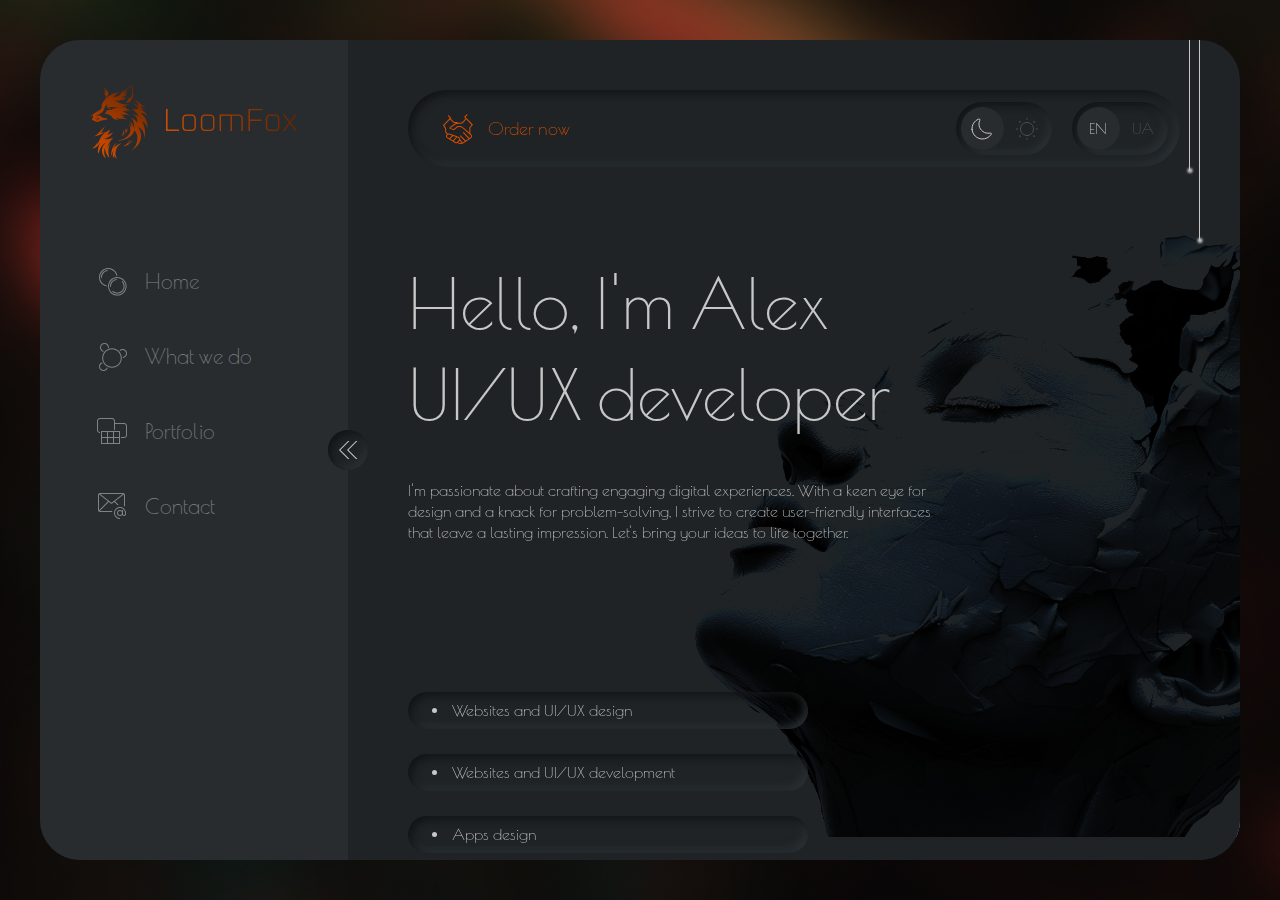
==== index.html @ 11e3a090 "added test deploy `:wq" ====
<!DOCTYPE html>
<html lang="en">

<head>
    <meta charset="UTF-8">
    <meta name="viewport" content="width=device-width, initial-scale=1.0">
<title>LoomFox | Home page</title>
<link rel="preconnect" href="https://fonts.googleapis.com">
<link rel="preconnect" href="https://fonts.gstatic.com" crossorigin>
<link href="https://fonts.googleapis.com/css2?family=Poiret+One&display=swap" rel="stylesheet">
<link rel="stylesheet" href="css/style.min.css">
</head>

<body class="body index">
    
    <div class="wrapper">
        
        
<nav class="menu">

        <a href="" class="logo menu__logo">
            <img src="images/logo.svg" alt="LoomFox logo" class="logo__img" width="208" height="74">
        </a>
        <ul class="menu__list">
            <li class="menu__item">
                <a href="/index" class="menu__link">
                    <svg class="icon" width="35" height="35">
                        <use href="images/sprite.svg#icon-home"></use>
                    </svg>
                    Home
                </a>
            </li>
            <li class="menu__item">
                <a href="/about" class="menu__link">
                    <svg class="icon" width="35" height="35">
                        <use href="images/sprite.svg#icon-about"></use>
                    </svg>
                    What we do
                </a>
            </li>
            <li class="menu__item">
                <a href="/portfolio" class="menu__link">
                    <svg class="icon" width="35" height="35">
                        <use href="images/sprite.svg#icon-portfolio"></use>
                    </svg>
                    Portfolio
                </a>
            </li>
            <!-- <li class="menu__item">
                <a href="/current-projects" class="menu__link">
                    <svg class="icon" width="35" height="35">
                        <use href="images/sprite.svg#icon-curPrjs"></use>
                    </svg>
                    Current projects
                </a>
            </li> -->
            <li class="menu__item">
                <a href="/contacts" class="menu__link">
                    <svg class="icon" width="35" height="35">
                        <use href="images/sprite.svg#icon-contact"></use>
                    </svg>
                    Contact
                </a>
            </li>
    
        </ul>



    <button class="menu__hideBtn" type="button">
        <svg class="icon" width="19" height="18">
            <use href="images/sprite.svg#icon-chevron"></use>
        </svg>
    </button>
</nav>

        <main class="main">
            
            <header class="header">
    <button class="cta header__cta" type="button">
        <svg class="icon" width="30" height="30">
            <use href="images/sprite.svg#icon-cta"></use>
        </svg>
        Order now
    </button>

    <div class="header__nav">
        <button class="swither" type="button" id="mode">
            <span class="swither__item active">
                <svg class="icon active" width="24" height="24">
                    <use href="images/sprite.svg#icon-moon"></use>
                </svg>
            </span>
            <span class="swither__item">
                <svg class="icon" width="24" height="24">
                    <use href="images/sprite.svg#icon-sun"></use>
                </svg>
            </span>
    
        </button>
    
        <a href="" class="swither" data-no-swup>
            <span class="swither__item active">en</span>
            <span class="swither__item">ua</span>
        </a>
    </div>

</header>

            
            <div id="swup" class="transition-fade">
                <section class="hero section">
                    <div class="container hero__container">
                        <h1 class="title">
                            Hello, I'm Alex <br>
                            UI/UX developer
                        </h1>
                        <p class="hero__text">
                            I'm passionate about crafting engaging digital experiences. With a keen eye for design and a knack for problem-solving, I strive to create user-friendly interfaces that leave a lasting impression. Let's bring your ideas to life together.
                        </p>
                        <ul class="hero__list">
                            <li class="hero__item">
                                Websites and UI/UX design
                            </li>
                            <li class="hero__item">
                                Websites and UI/UX development
                            </li>
                            <li class="hero__item">
                                Apps design
                            </li>
                        </ul>
                    </div>
                    <div class="stick section__stick"></div>
                    <div class="stick stick--130 section__stick"></div>
                </section>
                
            </div>
        </main>

    </div>

    <script src="js/main.min.js"></script>

    
</body>

</html>
---- css/style.min.css ----
html,body,div,span,applet,object,iframe,h1,h2,h3,h4,h5,h6,p,blockquote,pre,a,abbr,acronym,address,big,cite,code,del,dfn,em,img,ins,kbd,q,s,samp,small,strike,strong,sub,sup,tt,var,b,u,i,center,dl,dt,dd,ol,ul,li,fieldset,form,label,legend,table,caption,tbody,tfoot,thead,tr,th,td,article,aside,canvas,details,embed,figure,figcaption,footer,header,hgroup,menu,nav,output,ruby,section,summary,time,mark,audio,video{margin:0;padding:0;border:0;font-size:100%;font:inherit;vertical-align:baseline}article,aside,details,figcaption,figure,footer,header,hgroup,menu,nav,section{display:block}html{-webkit-box-sizing:border-box;box-sizing:border-box;height:100%}*,*::before,*::after{-webkit-box-sizing:inherit;box-sizing:inherit}body{line-height:1}ol,ul{list-style:none;margin:0;padding:0}blockquote,q{quotes:none}blockquote:before,blockquote:after,q:before,q:after{content:"";content:none}table{border-collapse:collapse;border-spacing:0}a{display:inline-block;text-decoration:none;outline:rgba(0,0,0,0);color:inherit}img{display:block;max-width:100%}input,button,textarea,select{font-family:inherit;border:none}button{padding:0;border:none;background-color:rgba(0,0,0,0);outline:rgba(0,0,0,0);cursor:pointer;font:inherit;color:inherit}:root{--a: #D64D00;--l: #C7C7C7;--l-700: #7e8486;--d-300: #46555A;--d-500: #282C2F;--d-700: #1F2326}.cta:hover,.cta:focus{-webkit-box-shadow:2px 2px 8px 0 #101213,-2px -2px 8px 0 #2f3539;box-shadow:2px 2px 8px 0 #101213,-2px -2px 8px 0 #2f3539}.hero__item,.cta:active,.menu__hideBtn,.swither,.header{-webkit-box-shadow:inset 3px 3px 8px 0 #101213,inset -3px -3px 8px 0 #2f3539;box-shadow:inset 3px 3px 8px 0 #101213,inset -3px -3px 8px 0 #2f3539}.transition-fade{height:100%}html.is-changing .transition-fade{-webkit-transition:opacity .25s;transition:opacity .25s;opacity:1}html.is-animating .transition-fade{opacity:0}body{height:100vh;font-family:"Poiret One",sans-serif;font-weight:400;font-style:normal;font-size:16px;line-height:1.3;color:var(--l);background-color:var(--d-700);background-repeat:no-repeat;background-size:cover;background-position:center;background-image:url("../images/body.jpg");padding:40px}.icon{fill:currentColor}.wrapper{display:-webkit-box;display:-ms-flexbox;display:flex;background-color:var(--d-700);width:100%;height:100%;border-radius:40px;overflow:hidden;position:relative;z-index:50}.header{position:absolute;width:calc(100% - 120px);top:50px;left:50%;-webkit-transform:translateX(-50%);-ms-transform:translateX(-50%);transform:translateX(-50%);z-index:50;padding:12px 12px 12px 15px;display:-webkit-box;display:-ms-flexbox;display:flex;-webkit-box-align:center;-ms-flex-align:center;align-items:center;border-radius:40px}.header__cta{margin-right:auto}.header__nav{display:-webkit-box;display:-ms-flexbox;display:flex;-webkit-box-align:center;-ms-flex-align:center;align-items:center;gap:20px}.swither{display:-webkit-box;display:-ms-flexbox;display:flex;-webkit-box-pack:center;-ms-flex-pack:center;justify-content:center;-webkit-box-align:center;-ms-flex-align:center;align-items:center;width:96px;height:53px;border-radius:40px;z-index:1;position:relative;line-height:.1;text-transform:uppercase;color:var(--d-300)}.swither:before{content:"";position:absolute;width:43px;height:43px;border-radius:50%;background-color:var(--d-500);z-index:-1;left:5px;-webkit-transition:left .5s cubic-bezier(1, 0.4, 0.29, 1.02);transition:left .5s cubic-bezier(1, 0.4, 0.29, 1.02)}.swither.active:before{left:48px}.swither__item{width:45px;height:48px;display:-webkit-box;display:-ms-flexbox;display:flex;-webkit-box-pack:center;-ms-flex-pack:center;justify-content:center;-webkit-box-align:center;-ms-flex-align:center;align-items:center;-webkit-transition:color .8s;transition:color .8s}.swither__item.active{color:var(--l)}.swither .icon{stroke:currentColor;fill:rgba(0,0,0,0)}.menu{position:fixed;height:calc(100% - 80px);z-index:10;padding:45px 50px;border-top-left-radius:40px;border-bottom-left-radius:40px;background-color:var(--d-500);pointer-events:all;-webkit-transition:background-color .5s,-webkit-transform .5s;transition:background-color .5s,-webkit-transform .5s;transition:transform .5s,background-color .5s;transition:transform .5s,background-color .5s,-webkit-transform .5s}.menu.hide{-webkit-transform:translateX(-105%);-ms-transform:translateX(-105%);transform:translateX(-105%);background-color:rgba(0,0,0,0)}.menu__logo{margin-bottom:100px}.menu__list{display:-webkit-box;display:-ms-flexbox;display:flex;-webkit-box-orient:vertical;-webkit-box-direction:normal;-ms-flex-direction:column;flex-direction:column;gap:40px}.menu__link{display:-webkit-box;display:-ms-flexbox;display:flex;-webkit-box-align:center;-ms-flex-align:center;align-items:center;gap:15px;font-size:21px;padding:0 0 0 5px;position:relative;-webkit-transition:color .4s;transition:color .4s;color:var(--l-700)}.menu__link:before{content:"";position:absolute;left:-48px;top:0;width:2px;height:100%}.menu__link.current{color:var(--l)}.menu__link.current:before{background-color:var(--a)}.menu__link:hover,.menu__link:focus{color:var(--a);color:var(--l)}.menu__link:active{color:var(--d-300)}.menu__hideBtn{border-radius:50%;width:40px;height:40px;display:-webkit-box;display:-ms-flexbox;display:flex;-webkit-box-pack:center;-ms-flex-pack:center;justify-content:center;-webkit-box-align:center;-ms-flex-align:center;align-items:center;position:absolute;top:50%;right:-20px;-webkit-transform:translateY(-50%);-ms-transform:translateY(-50%);transform:translateY(-50%);background-color:var(--d-700);z-index:5;-webkit-transition:color .3s,right 1.5s cubic-bezier(0.77, -0.44, 0.26, 1.46);transition:color .3s,right 1.5s cubic-bezier(0.77, -0.44, 0.26, 1.46)}.menu__hideBtn .icon{-webkit-transition:-webkit-transform .7s;transition:-webkit-transform .7s;transition:transform .7s;transition:transform .7s, -webkit-transform .7s}.menu__hideBtn:hover,.menu__hideBtn:focus{color:var(--a)}.menu__hideBtn.hide{right:-40px}.menu__hideBtn.hide .icon{-webkit-transform:rotate(180deg);-ms-transform:rotate(180deg);transform:rotate(180deg)}.main{-webkit-box-flex:1;-ms-flex-positive:1;flex-grow:1;position:relative;margin-left:308px;-webkit-transition:margin-left .5s;transition:margin-left .5s}.main.full{margin-left:0}.smoothBooter{height:100%}.container{padding:50px 60px;z-index:1;position:relative;top:0;height:100%}.cta{padding:7px 20px;display:-webkit-box;display:-ms-flexbox;display:flex;-webkit-box-align:center;-ms-flex-align:center;align-items:center;max-width:-webkit-fit-content;max-width:-moz-fit-content;max-width:fit-content;gap:15px;font-size:18px;color:var(--a);border-radius:40px;-webkit-transition:-webkit-box-shadow .3s;transition:-webkit-box-shadow .3s;transition:box-shadow .3s;transition:box-shadow .3s, -webkit-box-shadow .3s}.cta .icon{fill:currentColor}.section{height:100%;padding-top:118px;position:relative}.section__stick{right:40px}.section__stick.stick--130{right:50px}.title{font-size:70px;margin-bottom:40px}.stick{width:1px;height:200px;background-color:var(--l);position:absolute;top:0;z-index:50}.stick:after{content:"";position:absolute;width:5px;height:5px;background-color:var(--l);border-radius:50%;-webkit-filter:blur(1px);filter:blur(1px);z-index:10;bottom:-3px;left:50%;-webkit-transform:translateX(-50%);-ms-transform:translateX(-50%);transform:translateX(-50%)}.stick--130{height:130px}.text p:not(:last-child){margin-bottom:25px}.list{padding-left:25px}.list:not(:last-child){margin-bottom:25px}.item{display:-webkit-box;display:-ms-flexbox;display:flex;-webkit-box-align:center;-ms-flex-align:center;align-items:center;gap:15px;line-height:1}.item:not(:last-child){margin-bottom:10px}.item:before{content:"";display:block;width:5px;height:5px;background-color:var(--l);border-radius:50%}.scrollBox{height:100%;scrollbar-width:thin;scrollbar-color:var(--l-700) var(--d-500);scrollbar-track-color:var(--d-500);overflow-y:scroll;padding-right:15px}.hero{position:relative}.hero:before{content:"";width:100%;height:80%;position:absolute;right:0;bottom:0;background-color:var(--d-700)}.hero:after{content:"";width:100%;height:80%;position:absolute;right:0;bottom:0;background-repeat:no-repeat;background-size:contain;background-position:right center;background-image:url("../images/hero.jpg");mix-blend-mode:darken}.hero__container{padding-top:100px}.hero__text{max-width:540px;margin-bottom:150px}.hero__list{display:-webkit-box;display:-ms-flexbox;display:flex;-webkit-box-orient:vertical;-webkit-box-direction:normal;-ms-flex-direction:column;flex-direction:column;gap:25px;max-width:400px}.hero__item{padding:8px 15px 8px 24px;border-radius:40px;display:-webkit-box;display:-ms-flexbox;display:flex;-webkit-box-align:center;-ms-flex-align:center;align-items:center;gap:15px}.hero__item:before{content:"";display:block;width:5px;height:5px;background-color:var(--l);border-radius:50%}.about{position:relative}.about:before{content:"";width:100%;height:100%;position:absolute;right:0;bottom:0;background-color:var(--d-700)}.about:after{content:"";width:100%;height:100%;position:absolute;right:0;bottom:0;background-repeat:no-repeat;background-size:contain;background-position:right center;background-image:url("../images/about.jpg");mix-blend-mode:darken}.about__container{padding-top:100px}.about__text{max-width:500px}.portfolio__list{display:-webkit-box;display:-ms-flexbox;display:flex;-ms-flex-wrap:wrap;flex-wrap:wrap;-webkit-box-pack:space-evenly;-ms-flex-pack:space-evenly;justify-content:space-evenly;gap:40px;padding-bottom:150px}.portfolio__item{max-width:565px;width:100%;height:265px;padding:40px 50px;background:linear-gradient(171deg, rgb(11, 12, 9) 0%, rgb(25, 25, 28) 100%);border-radius:40px;position:relative;overflow:hidden;z-index:1;display:-webkit-box;display:-ms-flexbox;display:flex;-webkit-box-orient:vertical;-webkit-box-direction:normal;-ms-flex-direction:column;flex-direction:column}.portfolio__item--stick1 .stick{right:54px}.portfolio__item--stick1 .stick--130{right:46%}.portfolio__item--stick2 .stick{right:5px}.portfolio__item--stick2 .stick--130{right:52%}.portfolio__item--stick3 .stick{right:25%}.portfolio__item--stick3 .stick--130{right:46%}.portfolio__item--stick4 .stick{right:48%}.portfolio__item--stick4 .stick--130{right:50%}.portfolio__item-name{font-size:36px;margin-bottom:15px;mix-blend-mode:exclusion}.portfolio__item-text{max-width:260px;margin-bottom:20px}.portfolio__item-img{position:absolute;top:0;right:0;z-index:-1}.portfolio__item-link{display:-webkit-box;display:-ms-flexbox;display:flex;-webkit-box-pack:center;-ms-flex-pack:center;justify-content:center;-webkit-box-align:center;-ms-flex-align:center;align-items:center;margin:auto 0;width:72px;height:40px;border-radius:40px;-webkit-transition:color .3s,-webkit-box-shadow .3s;transition:color .3s,-webkit-box-shadow .3s;transition:color .3s,box-shadow .3s;transition:color .3s,box-shadow .3s,-webkit-box-shadow .3s}.portfolio__item-link:hover,.portfolio__item-link:focus{-webkit-box-shadow:1px 1px 8px 0 #000,-1px -1px 8px 0 #2f3539;box-shadow:1px 1px 8px 0 #000,-1px -1px 8px 0 #2f3539;color:var(--a)}.portfolio__item-link:active{-webkit-box-shadow:inset 1px 1px 8px 0 #000,inset -1px -1px 8px 0 #2f3539;box-shadow:inset 1px 1px 8px 0 #000,inset -1px -1px 8px 0 #2f3539}.work__inner{display:-webkit-box;display:-ms-flexbox;display:flex;gap:40px;-webkit-box-pack:justify;-ms-flex-pack:justify;justify-content:space-between;overflow:hidden;margin-bottom:40px}.work__content{max-width:750px}.work__text{margin-bottom:40px}.work__thumb{position:relative;width:550px;height:690px;-o-object-fit:cover;object-fit:cover;-webkit-transform:scale(1.1) skew(-25deg);-ms-transform:scale(1.1) skew(-25deg);transform:scale(1.1) skew(-25deg);overflow:hidden}.work__img{position:absolute;width:100%;height:100%;left:0;top:0;-webkit-transform:scale(0.909) skew(25deg);-ms-transform:scale(0.909) skew(25deg);transform:scale(0.909) skew(25deg);border-radius:40px}.work__ext-link{text-transform:uppercase;padding:12px 28px}
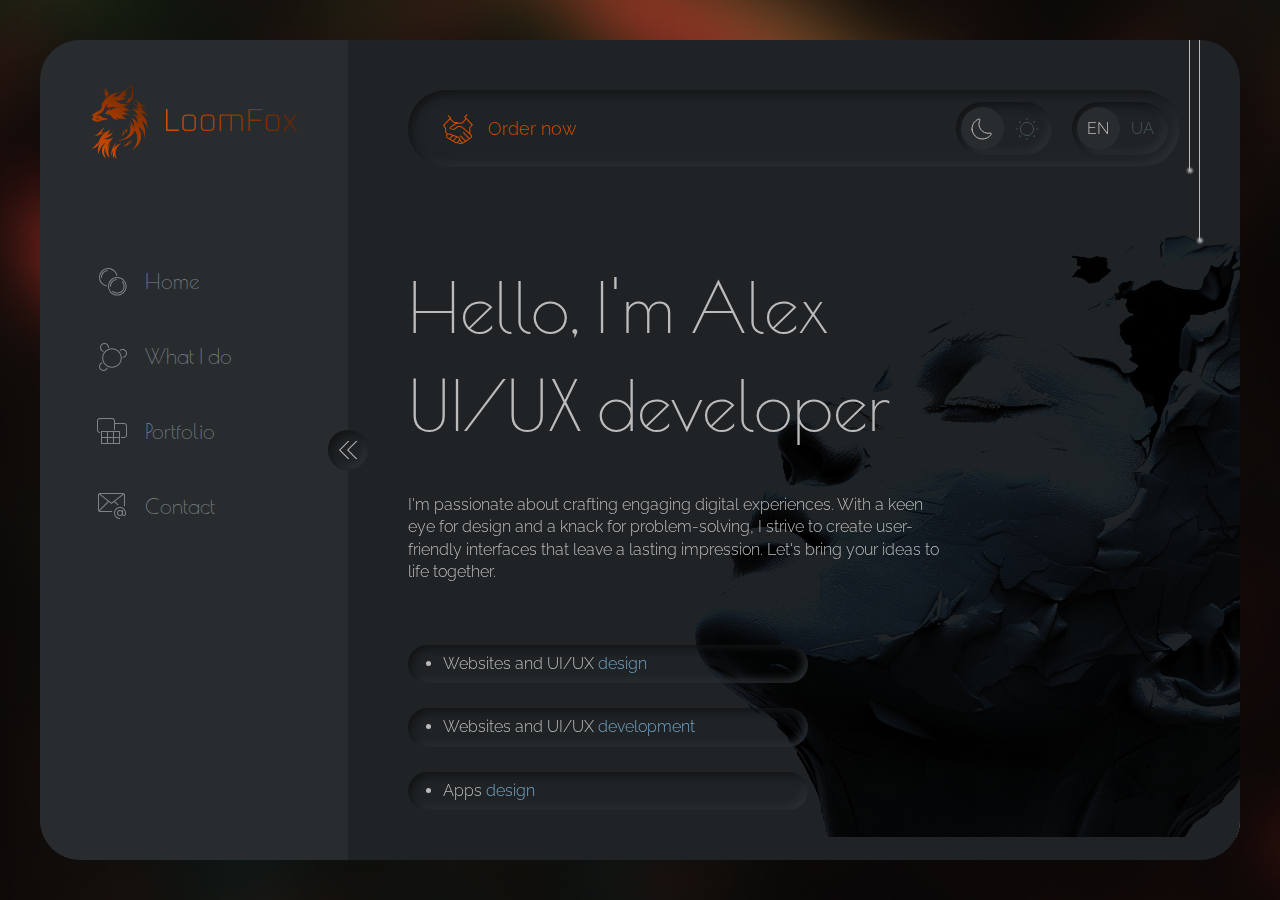
==== commit 1bfe8b1e: "added 2 works" ====
--- a/index.html
+++ b/index.html
@@ -8,7 +8,7 @@
 <title>LoomFox | Home page</title>
 <link rel="preconnect" href="https://fonts.googleapis.com">
 <link rel="preconnect" href="https://fonts.gstatic.com" crossorigin>
-<link href="https://fonts.googleapis.com/css2?family=Poiret+One&display=swap" rel="stylesheet">
+<link href="https://fonts.googleapis.com/css2?family=Poiret+One&family=Raleway:ital,wght@0,100..900;1,100..900&display=swap" rel="stylesheet">
 <link rel="stylesheet" href="css/style.min.css">
 </head>
 
@@ -36,7 +36,7 @@
                     <svg class="icon" width="35" height="35">
                         <use href="images/sprite.svg#icon-about"></use>
                     </svg>
-                    What we do
+                    What I do
                 </a>
             </li>
             <li class="menu__item">
@@ -121,13 +121,13 @@
                         </p>
                         <ul class="hero__list">
                             <li class="hero__item">
-                                Websites and UI/UX design
+                                Websites and UI/UX <span class="accent">design</span>
                             </li>
                             <li class="hero__item">
-                                Websites and UI/UX development
+                                Websites and UI/UX <span class="accent">development</span>
                             </li>
                             <li class="hero__item">
-                                Apps design
+                                Apps <span class="accent">design</span>
                             </li>
                         </ul>
                     </div>
--- a/css/style.min.css
+++ b/css/style.min.css
@@ -1 +1 @@
-html,body,div,span,applet,object,iframe,h1,h2,h3,h4,h5,h6,p,blockquote,pre,a,abbr,acronym,address,big,cite,code,del,dfn,em,img,ins,kbd,q,s,samp,small,strike,strong,sub,sup,tt,var,b,u,i,center,dl,dt,dd,ol,ul,li,fieldset,form,label,legend,table,caption,tbody,tfoot,thead,tr,th,td,article,aside,canvas,details,embed,figure,figcaption,footer,header,hgroup,menu,nav,output,ruby,section,summary,time,mark,audio,video{margin:0;padding:0;border:0;font-size:100%;font:inherit;vertical-align:baseline}article,aside,details,figcaption,figure,footer,header,hgroup,menu,nav,section{display:block}html{-webkit-box-sizing:border-box;box-sizing:border-box;height:100%}*,*::before,*::after{-webkit-box-sizing:inherit;box-sizing:inherit}body{line-height:1}ol,ul{list-style:none;margin:0;padding:0}blockquote,q{quotes:none}blockquote:before,blockquote:after,q:before,q:after{content:"";content:none}table{border-collapse:collapse;border-spacing:0}a{display:inline-block;text-decoration:none;outline:rgba(0,0,0,0);color:inherit}img{display:block;max-width:100%}input,button,textarea,select{font-family:inherit;border:none}button{padding:0;border:none;background-color:rgba(0,0,0,0);outline:rgba(0,0,0,0);cursor:pointer;font:inherit;color:inherit}:root{--a: #D64D00;--l: #C7C7C7;--l-700: #7e8486;--d-300: #46555A;--d-500: #282C2F;--d-700: #1F2326}.cta:hover,.cta:focus{-webkit-box-shadow:2px 2px 8px 0 #101213,-2px -2px 8px 0 #2f3539;box-shadow:2px 2px 8px 0 #101213,-2px -2px 8px 0 #2f3539}.hero__item,.cta:active,.menu__hideBtn,.swither,.header{-webkit-box-shadow:inset 3px 3px 8px 0 #101213,inset -3px -3px 8px 0 #2f3539;box-shadow:inset 3px 3px 8px 0 #101213,inset -3px -3px 8px 0 #2f3539}.transition-fade{height:100%}html.is-changing .transition-fade{-webkit-transition:opacity .25s;transition:opacity .25s;opacity:1}html.is-animating .transition-fade{opacity:0}body{height:100vh;font-family:"Poiret One",sans-serif;font-weight:400;font-style:normal;font-size:16px;line-height:1.3;color:var(--l);background-color:var(--d-700);background-repeat:no-repeat;background-size:cover;background-position:center;background-image:url("../images/body.jpg");padding:40px}.icon{fill:currentColor}.wrapper{display:-webkit-box;display:-ms-flexbox;display:flex;background-color:var(--d-700);width:100%;height:100%;border-radius:40px;overflow:hidden;position:relative;z-index:50}.header{position:absolute;width:calc(100% - 120px);top:50px;left:50%;-webkit-transform:translateX(-50%);-ms-transform:translateX(-50%);transform:translateX(-50%);z-index:50;padding:12px 12px 12px 15px;display:-webkit-box;display:-ms-flexbox;display:flex;-webkit-box-align:center;-ms-flex-align:center;align-items:center;border-radius:40px}.header__cta{margin-right:auto}.header__nav{display:-webkit-box;display:-ms-flexbox;display:flex;-webkit-box-align:center;-ms-flex-align:center;align-items:center;gap:20px}.swither{display:-webkit-box;display:-ms-flexbox;display:flex;-webkit-box-pack:center;-ms-flex-pack:center;justify-content:center;-webkit-box-align:center;-ms-flex-align:center;align-items:center;width:96px;height:53px;border-radius:40px;z-index:1;position:relative;line-height:.1;text-transform:uppercase;color:var(--d-300)}.swither:before{content:"";position:absolute;width:43px;height:43px;border-radius:50%;background-color:var(--d-500);z-index:-1;left:5px;-webkit-transition:left .5s cubic-bezier(1, 0.4, 0.29, 1.02);transition:left .5s cubic-bezier(1, 0.4, 0.29, 1.02)}.swither.active:before{left:48px}.swither__item{width:45px;height:48px;display:-webkit-box;display:-ms-flexbox;display:flex;-webkit-box-pack:center;-ms-flex-pack:center;justify-content:center;-webkit-box-align:center;-ms-flex-align:center;align-items:center;-webkit-transition:color .8s;transition:color .8s}.swither__item.active{color:var(--l)}.swither .icon{stroke:currentColor;fill:rgba(0,0,0,0)}.menu{position:fixed;height:calc(100% - 80px);z-index:10;padding:45px 50px;border-top-left-radius:40px;border-bottom-left-radius:40px;background-color:var(--d-500);pointer-events:all;-webkit-transition:background-color .5s,-webkit-transform .5s;transition:background-color .5s,-webkit-transform .5s;transition:transform .5s,background-color .5s;transition:transform .5s,background-color .5s,-webkit-transform .5s}.menu.hide{-webkit-transform:translateX(-105%);-ms-transform:translateX(-105%);transform:translateX(-105%);background-color:rgba(0,0,0,0)}.menu__logo{margin-bottom:100px}.menu__list{display:-webkit-box;display:-ms-flexbox;display:flex;-webkit-box-orient:vertical;-webkit-box-direction:normal;-ms-flex-direction:column;flex-direction:column;gap:40px}.menu__link{display:-webkit-box;display:-ms-flexbox;display:flex;-webkit-box-align:center;-ms-flex-align:center;align-items:center;gap:15px;font-size:21px;padding:0 0 0 5px;position:relative;-webkit-transition:color .4s;transition:color .4s;color:var(--l-700)}.menu__link:before{content:"";position:absolute;left:-48px;top:0;width:2px;height:100%}.menu__link.current{color:var(--l)}.menu__link.current:before{background-color:var(--a)}.menu__link:hover,.menu__link:focus{color:var(--a);color:var(--l)}.menu__link:active{color:var(--d-300)}.menu__hideBtn{border-radius:50%;width:40px;height:40px;display:-webkit-box;display:-ms-flexbox;display:flex;-webkit-box-pack:center;-ms-flex-pack:center;justify-content:center;-webkit-box-align:center;-ms-flex-align:center;align-items:center;position:absolute;top:50%;right:-20px;-webkit-transform:translateY(-50%);-ms-transform:translateY(-50%);transform:translateY(-50%);background-color:var(--d-700);z-index:5;-webkit-transition:color .3s,right 1.5s cubic-bezier(0.77, -0.44, 0.26, 1.46);transition:color .3s,right 1.5s cubic-bezier(0.77, -0.44, 0.26, 1.46)}.menu__hideBtn .icon{-webkit-transition:-webkit-transform .7s;transition:-webkit-transform .7s;transition:transform .7s;transition:transform .7s, -webkit-transform .7s}.menu__hideBtn:hover,.menu__hideBtn:focus{color:var(--a)}.menu__hideBtn.hide{right:-40px}.menu__hideBtn.hide .icon{-webkit-transform:rotate(180deg);-ms-transform:rotate(180deg);transform:rotate(180deg)}.main{-webkit-box-flex:1;-ms-flex-positive:1;flex-grow:1;position:relative;margin-left:308px;-webkit-transition:margin-left .5s;transition:margin-left .5s}.main.full{margin-left:0}.smoothBooter{height:100%}.container{padding:50px 60px;z-index:1;position:relative;top:0;height:100%}.cta{padding:7px 20px;display:-webkit-box;display:-ms-flexbox;display:flex;-webkit-box-align:center;-ms-flex-align:center;align-items:center;max-width:-webkit-fit-content;max-width:-moz-fit-content;max-width:fit-content;gap:15px;font-size:18px;color:var(--a);border-radius:40px;-webkit-transition:-webkit-box-shadow .3s;transition:-webkit-box-shadow .3s;transition:box-shadow .3s;transition:box-shadow .3s, -webkit-box-shadow .3s}.cta .icon{fill:currentColor}.section{height:100%;padding-top:118px;position:relative}.section__stick{right:40px}.section__stick.stick--130{right:50px}.title{font-size:70px;margin-bottom:40px}.stick{width:1px;height:200px;background-color:var(--l);position:absolute;top:0;z-index:50}.stick:after{content:"";position:absolute;width:5px;height:5px;background-color:var(--l);border-radius:50%;-webkit-filter:blur(1px);filter:blur(1px);z-index:10;bottom:-3px;left:50%;-webkit-transform:translateX(-50%);-ms-transform:translateX(-50%);transform:translateX(-50%)}.stick--130{height:130px}.text p:not(:last-child){margin-bottom:25px}.list{padding-left:25px}.list:not(:last-child){margin-bottom:25px}.item{display:-webkit-box;display:-ms-flexbox;display:flex;-webkit-box-align:center;-ms-flex-align:center;align-items:center;gap:15px;line-height:1}.item:not(:last-child){margin-bottom:10px}.item:before{content:"";display:block;width:5px;height:5px;background-color:var(--l);border-radius:50%}.scrollBox{height:100%;scrollbar-width:thin;scrollbar-color:var(--l-700) var(--d-500);scrollbar-track-color:var(--d-500);overflow-y:scroll;padding-right:15px}.hero{position:relative}.hero:before{content:"";width:100%;height:80%;position:absolute;right:0;bottom:0;background-color:var(--d-700)}.hero:after{content:"";width:100%;height:80%;position:absolute;right:0;bottom:0;background-repeat:no-repeat;background-size:contain;background-position:right center;background-image:url("../images/hero.jpg");mix-blend-mode:darken}.hero__container{padding-top:100px}.hero__text{max-width:540px;margin-bottom:150px}.hero__list{display:-webkit-box;display:-ms-flexbox;display:flex;-webkit-box-orient:vertical;-webkit-box-direction:normal;-ms-flex-direction:column;flex-direction:column;gap:25px;max-width:400px}.hero__item{padding:8px 15px 8px 24px;border-radius:40px;display:-webkit-box;display:-ms-flexbox;display:flex;-webkit-box-align:center;-ms-flex-align:center;align-items:center;gap:15px}.hero__item:before{content:"";display:block;width:5px;height:5px;background-color:var(--l);border-radius:50%}.about{position:relative}.about:before{content:"";width:100%;height:100%;position:absolute;right:0;bottom:0;background-color:var(--d-700)}.about:after{content:"";width:100%;height:100%;position:absolute;right:0;bottom:0;background-repeat:no-repeat;background-size:contain;background-position:right center;background-image:url("../images/about.jpg");mix-blend-mode:darken}.about__container{padding-top:100px}.about__text{max-width:500px}.portfolio__list{display:-webkit-box;display:-ms-flexbox;display:flex;-ms-flex-wrap:wrap;flex-wrap:wrap;-webkit-box-pack:space-evenly;-ms-flex-pack:space-evenly;justify-content:space-evenly;gap:40px;padding-bottom:150px}.portfolio__item{max-width:565px;width:100%;height:265px;padding:40px 50px;background:linear-gradient(171deg, rgb(11, 12, 9) 0%, rgb(25, 25, 28) 100%);border-radius:40px;position:relative;overflow:hidden;z-index:1;display:-webkit-box;display:-ms-flexbox;display:flex;-webkit-box-orient:vertical;-webkit-box-direction:normal;-ms-flex-direction:column;flex-direction:column}.portfolio__item--stick1 .stick{right:54px}.portfolio__item--stick1 .stick--130{right:46%}.portfolio__item--stick2 .stick{right:5px}.portfolio__item--stick2 .stick--130{right:52%}.portfolio__item--stick3 .stick{right:25%}.portfolio__item--stick3 .stick--130{right:46%}.portfolio__item--stick4 .stick{right:48%}.portfolio__item--stick4 .stick--130{right:50%}.portfolio__item-name{font-size:36px;margin-bottom:15px;mix-blend-mode:exclusion}.portfolio__item-text{max-width:260px;margin-bottom:20px}.portfolio__item-img{position:absolute;top:0;right:0;z-index:-1}.portfolio__item-link{display:-webkit-box;display:-ms-flexbox;display:flex;-webkit-box-pack:center;-ms-flex-pack:center;justify-content:center;-webkit-box-align:center;-ms-flex-align:center;align-items:center;margin:auto 0;width:72px;height:40px;border-radius:40px;-webkit-transition:color .3s,-webkit-box-shadow .3s;transition:color .3s,-webkit-box-shadow .3s;transition:color .3s,box-shadow .3s;transition:color .3s,box-shadow .3s,-webkit-box-shadow .3s}.portfolio__item-link:hover,.portfolio__item-link:focus{-webkit-box-shadow:1px 1px 8px 0 #000,-1px -1px 8px 0 #2f3539;box-shadow:1px 1px 8px 0 #000,-1px -1px 8px 0 #2f3539;color:var(--a)}.portfolio__item-link:active{-webkit-box-shadow:inset 1px 1px 8px 0 #000,inset -1px -1px 8px 0 #2f3539;box-shadow:inset 1px 1px 8px 0 #000,inset -1px -1px 8px 0 #2f3539}.work__inner{display:-webkit-box;display:-ms-flexbox;display:flex;gap:40px;-webkit-box-pack:justify;-ms-flex-pack:justify;justify-content:space-between;overflow:hidden;margin-bottom:40px}.work__content{max-width:750px}.work__text{margin-bottom:40px}.work__thumb{position:relative;width:550px;height:690px;-o-object-fit:cover;object-fit:cover;-webkit-transform:scale(1.1) skew(-25deg);-ms-transform:scale(1.1) skew(-25deg);transform:scale(1.1) skew(-25deg);overflow:hidden}.work__img{position:absolute;width:100%;height:100%;left:0;top:0;-webkit-transform:scale(0.909) skew(25deg);-ms-transform:scale(0.909) skew(25deg);transform:scale(0.909) skew(25deg);border-radius:40px}.work__ext-link{text-transform:uppercase;padding:12px 28px}+html,body,div,span,applet,object,iframe,h1,h2,h3,h4,h5,h6,p,blockquote,pre,a,abbr,acronym,address,big,cite,code,del,dfn,em,img,ins,kbd,q,s,samp,small,strike,strong,sub,sup,tt,var,b,u,i,center,dl,dt,dd,ol,ul,li,fieldset,form,label,legend,table,caption,tbody,tfoot,thead,tr,th,td,article,aside,canvas,details,embed,figure,figcaption,footer,header,hgroup,menu,nav,output,ruby,section,summary,time,mark,audio,video{margin:0;padding:0;border:0;font-size:100%;font:inherit;vertical-align:baseline}article,aside,details,figcaption,figure,footer,header,hgroup,menu,nav,section{display:block}html{-webkit-box-sizing:border-box;box-sizing:border-box;height:100%}*,*::before,*::after{-webkit-box-sizing:inherit;box-sizing:inherit}body{line-height:1}ol,ul{list-style:none;margin:0;padding:0}blockquote,q{quotes:none}blockquote:before,blockquote:after,q:before,q:after{content:"";content:none}table{border-collapse:collapse;border-spacing:0}a{display:inline-block;text-decoration:none;outline:rgba(0,0,0,0);color:inherit}img{display:block;max-width:100%}input,button,textarea,select{font-family:inherit;border:none}button{padding:0;border:none;background-color:rgba(0,0,0,0);outline:rgba(0,0,0,0);cursor:pointer;font:inherit;color:inherit}.mfp-bg{top:0;left:0;width:100%;height:100%;z-index:1042;overflow:hidden;position:fixed;background:#0b0b0b;opacity:.8}.mfp-wrap{top:0;left:0;width:100%;height:100%;z-index:1043;position:fixed;outline:none !important;-webkit-backface-visibility:hidden}.mfp-container{text-align:center;position:absolute;width:100%;height:100%;left:0;top:0;padding:0 8px;-webkit-box-sizing:border-box;box-sizing:border-box}.mfp-container:before{content:"";display:inline-block;height:100%;vertical-align:middle}.mfp-align-top .mfp-container:before{display:none}.mfp-content{position:relative;display:inline-block;vertical-align:middle;margin:0 auto;text-align:left;z-index:1045}.mfp-inline-holder .mfp-content,.mfp-ajax-holder .mfp-content{width:100%;cursor:auto}.mfp-ajax-cur{cursor:progress}.mfp-zoom-out-cur,.mfp-zoom-out-cur .mfp-image-holder .mfp-close{cursor:-webkit-zoom-out;cursor:zoom-out}.mfp-zoom{cursor:pointer;cursor:-webkit-zoom-in;cursor:zoom-in}.mfp-auto-cursor .mfp-content{cursor:auto}.mfp-close,.mfp-arrow,.mfp-preloader,.mfp-counter{-webkit-user-select:none;-moz-user-select:none;-ms-user-select:none;user-select:none}.mfp-loading.mfp-figure{display:none}.mfp-hide{display:none !important}.mfp-preloader{color:#ccc;position:absolute;top:50%;width:auto;text-align:center;margin-top:-0.8em;left:8px;right:8px;z-index:1044}.mfp-preloader a{color:#ccc}.mfp-preloader a:hover{color:#fff}.mfp-s-ready .mfp-preloader{display:none}.mfp-s-error .mfp-content{display:none}button.mfp-close,button.mfp-arrow{overflow:visible;cursor:pointer;background:rgba(0,0,0,0);border:0;-webkit-appearance:none;display:block;outline:none;padding:0;z-index:1046;-webkit-box-shadow:none;box-shadow:none;-ms-touch-action:manipulation;touch-action:manipulation}button::-moz-focus-inner{padding:0;border:0}.mfp-close{width:44px;height:44px;line-height:44px;position:absolute;right:0;top:0;text-decoration:none;text-align:center;opacity:.65;padding:0 0 18px 10px;color:#fff;font-style:normal;font-size:28px;font-family:Arial,Baskerville,monospace}.mfp-close:hover,.mfp-close:focus{opacity:1}.mfp-close:active{top:1px}.mfp-close-btn-in .mfp-close{color:#333}.mfp-image-holder .mfp-close,.mfp-iframe-holder .mfp-close{color:#fff;right:-6px;text-align:right;padding-right:6px;width:100%}.mfp-counter{position:absolute;top:0;right:0;color:#ccc;font-size:12px;line-height:18px;white-space:nowrap}.mfp-arrow{position:absolute;opacity:.65;margin:0;top:50%;margin-top:-55px;padding:0;width:90px;height:110px;-webkit-tap-highlight-color:rgba(0,0,0,0)}.mfp-arrow:active{margin-top:-54px}.mfp-arrow:hover,.mfp-arrow:focus{opacity:1}.mfp-arrow:before,.mfp-arrow:after{content:"";display:block;width:0;height:0;position:absolute;left:0;top:0;margin-top:35px;margin-left:35px;border:medium inset rgba(0,0,0,0)}.mfp-arrow:after{border-top-width:13px;border-bottom-width:13px;top:8px}.mfp-arrow:before{border-top-width:21px;border-bottom-width:21px;opacity:.7}.mfp-arrow-left{left:0}.mfp-arrow-left:after{border-right:17px solid #fff;margin-left:31px}.mfp-arrow-left:before{margin-left:25px;border-right:27px solid #3f3f3f}.mfp-arrow-right{right:0}.mfp-arrow-right:after{border-left:17px solid #fff;margin-left:39px}.mfp-arrow-right:before{border-left:27px solid #3f3f3f}.mfp-iframe-holder{padding-top:40px;padding-bottom:40px}.mfp-iframe-holder .mfp-content{line-height:0;width:100%;max-width:900px}.mfp-iframe-holder .mfp-close{top:-40px}.mfp-iframe-scaler{width:100%;height:0;overflow:hidden;padding-top:56.25%}.mfp-iframe-scaler iframe{position:absolute;display:block;top:0;left:0;width:100%;height:100%;-webkit-box-shadow:0 0 8px rgba(0,0,0,.6);box-shadow:0 0 8px rgba(0,0,0,.6);background:#000}img.mfp-img{width:auto;max-width:100%;height:auto;display:block;line-height:0;-webkit-box-sizing:border-box;box-sizing:border-box;padding:40px 0 40px;margin:0 auto}.mfp-figure{line-height:0}.mfp-figure:after{content:"";position:absolute;left:0;top:40px;bottom:40px;display:block;right:0;width:auto;height:auto;z-index:-1;-webkit-box-shadow:0 0 8px rgba(0,0,0,.6);box-shadow:0 0 8px rgba(0,0,0,.6);background:#444}.mfp-figure small{color:#bdbdbd;display:block;font-size:12px;line-height:14px}.mfp-figure figure{margin:0}.mfp-bottom-bar{margin-top:-36px;position:absolute;top:100%;left:0;width:100%;cursor:auto}.mfp-title{text-align:left;line-height:18px;color:#f3f3f3;word-wrap:break-word;padding-right:36px}.mfp-image-holder .mfp-content{max-width:100%}.mfp-gallery .mfp-image-holder .mfp-figure{cursor:pointer}@media screen and (max-width: 800px)and (orientation: landscape),screen and (max-height: 300px){.mfp-img-mobile .mfp-image-holder{padding-left:0;padding-right:0}.mfp-img-mobile img.mfp-img{padding:0}.mfp-img-mobile .mfp-figure:after{top:0;bottom:0}.mfp-img-mobile .mfp-figure small{display:inline;margin-left:5px}.mfp-img-mobile .mfp-bottom-bar{background:rgba(0,0,0,.6);bottom:0;margin:0;top:auto;padding:3px 5px;position:fixed;-webkit-box-sizing:border-box;box-sizing:border-box}.mfp-img-mobile .mfp-bottom-bar:empty{padding:0}.mfp-img-mobile .mfp-counter{right:5px;top:3px}.mfp-img-mobile .mfp-close{top:0;right:0;width:35px;height:35px;line-height:35px;background:rgba(0,0,0,.6);position:fixed;text-align:center;padding:0}}@media all and (max-width: 900px){.mfp-arrow{-webkit-transform:scale(0.75);-ms-transform:scale(0.75);transform:scale(0.75)}.mfp-arrow-left{-webkit-transform-origin:0;-ms-transform-origin:0;transform-origin:0}.mfp-arrow-right{-webkit-transform-origin:100%;-ms-transform-origin:100%;transform-origin:100%}.mfp-container{padding-left:6px;padding-right:6px}}:root{--a: #D64D00;--s: #71a3c5;--l: #bbbbbb;--l-700: #7e8486;--d-300: #46555A;--d-500: #282C2F;--d-700: #1F2326}.none{display:none !important}.cta:hover,.cta:focus{-webkit-box-shadow:2px 2px 8px 0 #101213,-2px -2px 8px 0 #2f3539;box-shadow:2px 2px 8px 0 #101213,-2px -2px 8px 0 #2f3539}.hero__item,.cta:active,.menu__hideBtn,.swither,.header{-webkit-box-shadow:inset 3px 3px 8px 0 #101213,inset -3px -3px 8px 0 #2f3539;box-shadow:inset 3px 3px 8px 0 #101213,inset -3px -3px 8px 0 #2f3539}.transition-fade{height:100%}html.is-changing .transition-fade{-webkit-transition:opacity .25s;transition:opacity .25s;opacity:1}html.is-animating .transition-fade{opacity:0}body{height:100vh;font-family:"Raleway",sans-serif;font-weight:300;font-style:normal;font-size:16px;line-height:1.4;color:var(--l);background-color:var(--d-700);background-repeat:no-repeat;background-size:cover;background-position:center;background-image:url("../images/body.jpg");padding:40px}.icon{fill:currentColor}.wrapper{display:-webkit-box;display:-ms-flexbox;display:flex;background-color:var(--d-700);width:100%;height:100%;border-radius:40px;overflow:hidden;position:relative;z-index:50}.header{position:absolute;width:calc(100% - 120px);top:50px;left:50%;-webkit-transform:translateX(-50%);-ms-transform:translateX(-50%);transform:translateX(-50%);z-index:50;padding:12px 12px 12px 15px;display:-webkit-box;display:-ms-flexbox;display:flex;-webkit-box-align:center;-ms-flex-align:center;align-items:center;border-radius:40px}.header__cta{margin-right:auto}.header__nav{display:-webkit-box;display:-ms-flexbox;display:flex;-webkit-box-align:center;-ms-flex-align:center;align-items:center;gap:20px}.swither{display:-webkit-box;display:-ms-flexbox;display:flex;-webkit-box-pack:center;-ms-flex-pack:center;justify-content:center;-webkit-box-align:center;-ms-flex-align:center;align-items:center;width:96px;height:53px;border-radius:40px;z-index:1;position:relative;line-height:.1;text-transform:uppercase;color:var(--d-300)}.swither:before{content:"";position:absolute;width:43px;height:43px;border-radius:50%;background-color:var(--d-500);z-index:-1;left:5px;-webkit-transition:left .5s cubic-bezier(1, 0.4, 0.29, 1.02);transition:left .5s cubic-bezier(1, 0.4, 0.29, 1.02)}.swither.active:before{left:48px}.swither__item{width:45px;height:48px;display:-webkit-box;display:-ms-flexbox;display:flex;-webkit-box-pack:center;-ms-flex-pack:center;justify-content:center;-webkit-box-align:center;-ms-flex-align:center;align-items:center;-webkit-transition:color .8s;transition:color .8s}.swither__item.active{color:var(--l)}.swither .icon{stroke:currentColor;fill:rgba(0,0,0,0)}.menu{position:fixed;font-family:"Poiret One",sans-serif;height:calc(100% - 80px);z-index:10;padding:45px 50px;border-top-left-radius:40px;border-bottom-left-radius:40px;background-color:var(--d-500);pointer-events:all;-webkit-transition:background-color .5s,-webkit-transform .5s;transition:background-color .5s,-webkit-transform .5s;transition:transform .5s,background-color .5s;transition:transform .5s,background-color .5s,-webkit-transform .5s}.menu.hide{-webkit-transform:translateX(-105%);-ms-transform:translateX(-105%);transform:translateX(-105%);background-color:rgba(0,0,0,0)}.menu__logo{margin-bottom:100px}.menu__list{display:-webkit-box;display:-ms-flexbox;display:flex;-webkit-box-orient:vertical;-webkit-box-direction:normal;-ms-flex-direction:column;flex-direction:column;gap:40px}.menu__link{display:-webkit-box;display:-ms-flexbox;display:flex;-webkit-box-align:center;-ms-flex-align:center;align-items:center;gap:15px;font-size:21px;padding:0 0 0 5px;position:relative;-webkit-transition:color .4s;transition:color .4s;color:var(--l-700)}.menu__link:before{content:"";position:absolute;left:-48px;top:0;width:2px;height:100%}.menu__link.current{color:var(--l)}.menu__link.current:before{background-color:var(--a)}.menu__link:hover,.menu__link:focus{color:var(--a);color:var(--l)}.menu__link:active{color:var(--d-300)}.menu__hideBtn{border-radius:50%;width:40px;height:40px;display:-webkit-box;display:-ms-flexbox;display:flex;-webkit-box-pack:center;-ms-flex-pack:center;justify-content:center;-webkit-box-align:center;-ms-flex-align:center;align-items:center;position:absolute;top:50%;right:-20px;-webkit-transform:translateY(-50%);-ms-transform:translateY(-50%);transform:translateY(-50%);background-color:var(--d-700);z-index:5;-webkit-transition:color .3s,right 1.5s cubic-bezier(0.77, -0.44, 0.26, 1.46);transition:color .3s,right 1.5s cubic-bezier(0.77, -0.44, 0.26, 1.46)}.menu__hideBtn .icon{-webkit-transition:-webkit-transform .7s;transition:-webkit-transform .7s;transition:transform .7s;transition:transform .7s, -webkit-transform .7s}.menu__hideBtn:hover,.menu__hideBtn:focus{color:var(--a)}.menu__hideBtn.hide{right:-40px}.menu__hideBtn.hide .icon{-webkit-transform:rotate(180deg);-ms-transform:rotate(180deg);transform:rotate(180deg)}.main{-webkit-box-flex:1;-ms-flex-positive:1;flex-grow:1;position:relative;margin-left:308px;-webkit-transition:margin-left .5s;transition:margin-left .5s}.main.full{margin-left:0}.smoothBooter{height:100%}.container{padding:50px 60px;z-index:1;position:relative;top:0;height:100%}.cta{padding:7px 20px;display:-webkit-box;display:-ms-flexbox;display:flex;-webkit-box-align:center;-ms-flex-align:center;align-items:center;max-width:-webkit-fit-content;max-width:-moz-fit-content;max-width:fit-content;gap:15px;font-size:18px;color:var(--a);border-radius:40px;-webkit-transition:-webkit-box-shadow .3s;transition:-webkit-box-shadow .3s;transition:box-shadow .3s;transition:box-shadow .3s, -webkit-box-shadow .3s}.cta .icon{fill:currentColor}.section{height:100%;padding-top:118px;position:relative}.section__stick{right:40px}.section__stick.stick--130{right:50px}.title{font-size:70px;margin-bottom:40px;font-family:"Poiret One",sans-serif}.subtitle{font-size:24px;margin-bottom:20px;font-family:"Poiret One",sans-serif}.stick{width:1px;height:200px;background-color:var(--l);position:absolute;top:0;z-index:50}.stick:after{content:"";position:absolute;width:5px;height:5px;background-color:var(--l);border-radius:50%;-webkit-filter:blur(1px);filter:blur(1px);z-index:10;bottom:-3px;left:50%;-webkit-transform:translateX(-50%);-ms-transform:translateX(-50%);transform:translateX(-50%)}.stick--130{height:130px}.text p:not(:last-child){margin-bottom:25px}.list{padding-left:25px}.list:not(:last-child){margin-bottom:25px}.item{line-height:1;padding-left:15px;position:relative}.item:not(:last-child){margin-bottom:10px}.item:before{content:"";display:block;position:absolute;left:0;top:50%;-webkit-transform:translateY(-50%);-ms-transform:translateY(-50%);transform:translateY(-50%);width:5px;height:5px;background-color:var(--l);border-radius:50%}.scrollBox{height:100%;scrollbar-width:thin;scrollbar-color:var(--l-700) var(--d-500);scrollbar-track-color:var(--d-500);overflow-y:scroll;padding-right:15px;padding-bottom:40px}.accent{color:var(--s)}.hero{position:relative}.hero:before{content:"";width:100%;height:80%;position:absolute;right:0;bottom:0;background-color:var(--d-700)}.hero:after{content:"";width:100%;height:80%;position:absolute;right:0;bottom:0;background-repeat:no-repeat;background-size:contain;background-position:right center;background-image:url("../images/hero.jpg");mix-blend-mode:darken}.hero__container{padding-top:100px;display:-webkit-box;display:-ms-flexbox;display:flex;-webkit-box-orient:vertical;-webkit-box-direction:normal;-ms-flex-direction:column;flex-direction:column}.hero__text{max-width:540px;margin-bottom:auto}.hero__list{display:-webkit-box;display:-ms-flexbox;display:flex;-webkit-box-orient:vertical;-webkit-box-direction:normal;-ms-flex-direction:column;flex-direction:column;gap:25px;max-width:400px}.hero__item{padding:8px 15px 8px 24px;border-radius:40px;position:relative;padding-left:35px}.hero__item:before{content:"";position:absolute;left:18px;top:16px;display:block;width:5px;height:5px;background-color:var(--l);border-radius:50%}.about{position:relative}.about:before{content:"";width:100%;height:100%;position:absolute;right:0;bottom:0;background-color:var(--d-700)}.about:after{content:"";width:100%;height:100%;position:absolute;right:0;bottom:0;background-repeat:no-repeat;background-size:contain;background-position:right center;background-image:url("../images/about.jpg");mix-blend-mode:darken}.about__container{padding-top:100px}.about__text{max-width:500px}.portfolio__list{display:-webkit-box;display:-ms-flexbox;display:flex;-ms-flex-wrap:wrap;flex-wrap:wrap;-webkit-box-pack:space-evenly;-ms-flex-pack:space-evenly;justify-content:space-evenly;gap:40px;padding-bottom:150px}.portfolio__item{max-width:565px;width:100%;height:265px;padding:40px 50px;background:linear-gradient(171deg, rgb(11, 12, 9) 0%, rgb(25, 25, 28) 100%);border-radius:40px;position:relative;overflow:hidden;z-index:1;display:-webkit-box;display:-ms-flexbox;display:flex;-webkit-box-orient:vertical;-webkit-box-direction:normal;-ms-flex-direction:column;flex-direction:column}.portfolio__item--stick1 .stick{right:54px}.portfolio__item--stick1 .stick--130{right:46%}.portfolio__item--stick2 .stick{right:5px}.portfolio__item--stick2 .stick--130{right:52%}.portfolio__item--stick3 .stick{right:25%}.portfolio__item--stick3 .stick--130{right:46%}.portfolio__item--stick4 .stick{right:48%}.portfolio__item--stick4 .stick--130{right:50%}.portfolio__item-name{font-size:36px;margin-bottom:15px;mix-blend-mode:exclusion}.portfolio__item-text{max-width:260px;margin-bottom:20px}.portfolio__item-img{position:absolute;top:0;right:0;z-index:-1}.portfolio__item-link{display:-webkit-box;display:-ms-flexbox;display:flex;-webkit-box-pack:center;-ms-flex-pack:center;justify-content:center;-webkit-box-align:center;-ms-flex-align:center;align-items:center;margin:auto 0;width:72px;height:40px;border-radius:40px;-webkit-transition:color .3s,-webkit-box-shadow .3s;transition:color .3s,-webkit-box-shadow .3s;transition:color .3s,box-shadow .3s;transition:color .3s,box-shadow .3s,-webkit-box-shadow .3s}.portfolio__item-link:hover,.portfolio__item-link:focus{-webkit-box-shadow:1px 1px 3px 0 #000,-1px -1px 3px 0 #2f3539;box-shadow:1px 1px 3px 0 #000,-1px -1px 3px 0 #2f3539;color:var(--a)}.portfolio__item-link:active{-webkit-box-shadow:inset 1px 1px 4px 0 #000,inset -1px -1px 4px 0 #2f3539;box-shadow:inset 1px 1px 4px 0 #000,inset -1px -1px 4px 0 #2f3539}.work__inner{display:-webkit-box;display:-ms-flexbox;display:flex;gap:40px;-webkit-box-pack:justify;-ms-flex-pack:justify;justify-content:space-between;overflow:hidden;margin-bottom:40px}.work__content{max-width:750px}.work__text{margin-bottom:40px}.work__thumb{position:relative;width:550px;height:690px;-o-object-fit:cover;object-fit:cover;-webkit-transform:scale(1.1) skew(-25deg);-ms-transform:scale(1.1) skew(-25deg);transform:scale(1.1) skew(-25deg);overflow:hidden}.work__img{position:absolute;width:100%;height:100%;left:0;top:0;-webkit-transform:scale(0.909) skew(25deg);-ms-transform:scale(0.909) skew(25deg);transform:scale(0.909) skew(25deg);border-radius:40px}.work__ext-link{text-transform:uppercase;padding:12px 28px}.gallery{display:-webkit-box;display:-ms-flexbox;display:flex;-ms-flex-wrap:wrap;flex-wrap:wrap;-webkit-box-pack:center;-ms-flex-pack:center;justify-content:center;gap:50px;padding:40px 100px}.gallery__link{width:100%;height:100%;display:-webkit-box;display:-ms-flexbox;display:flex;-webkit-box-pack:center;-ms-flex-pack:center;justify-content:center;-webkit-box-align:center;-ms-flex-align:center;align-items:center;background-color:#13161b;-webkit-transition:-webkit-transform .6s;transition:-webkit-transform .6s;transition:transform .6s;transition:transform .6s, -webkit-transform .6s}.gallery__link:hover,.gallery__link:focus{-webkit-transform:scale(1.1);-ms-transform:scale(1.1);transform:scale(1.1)}